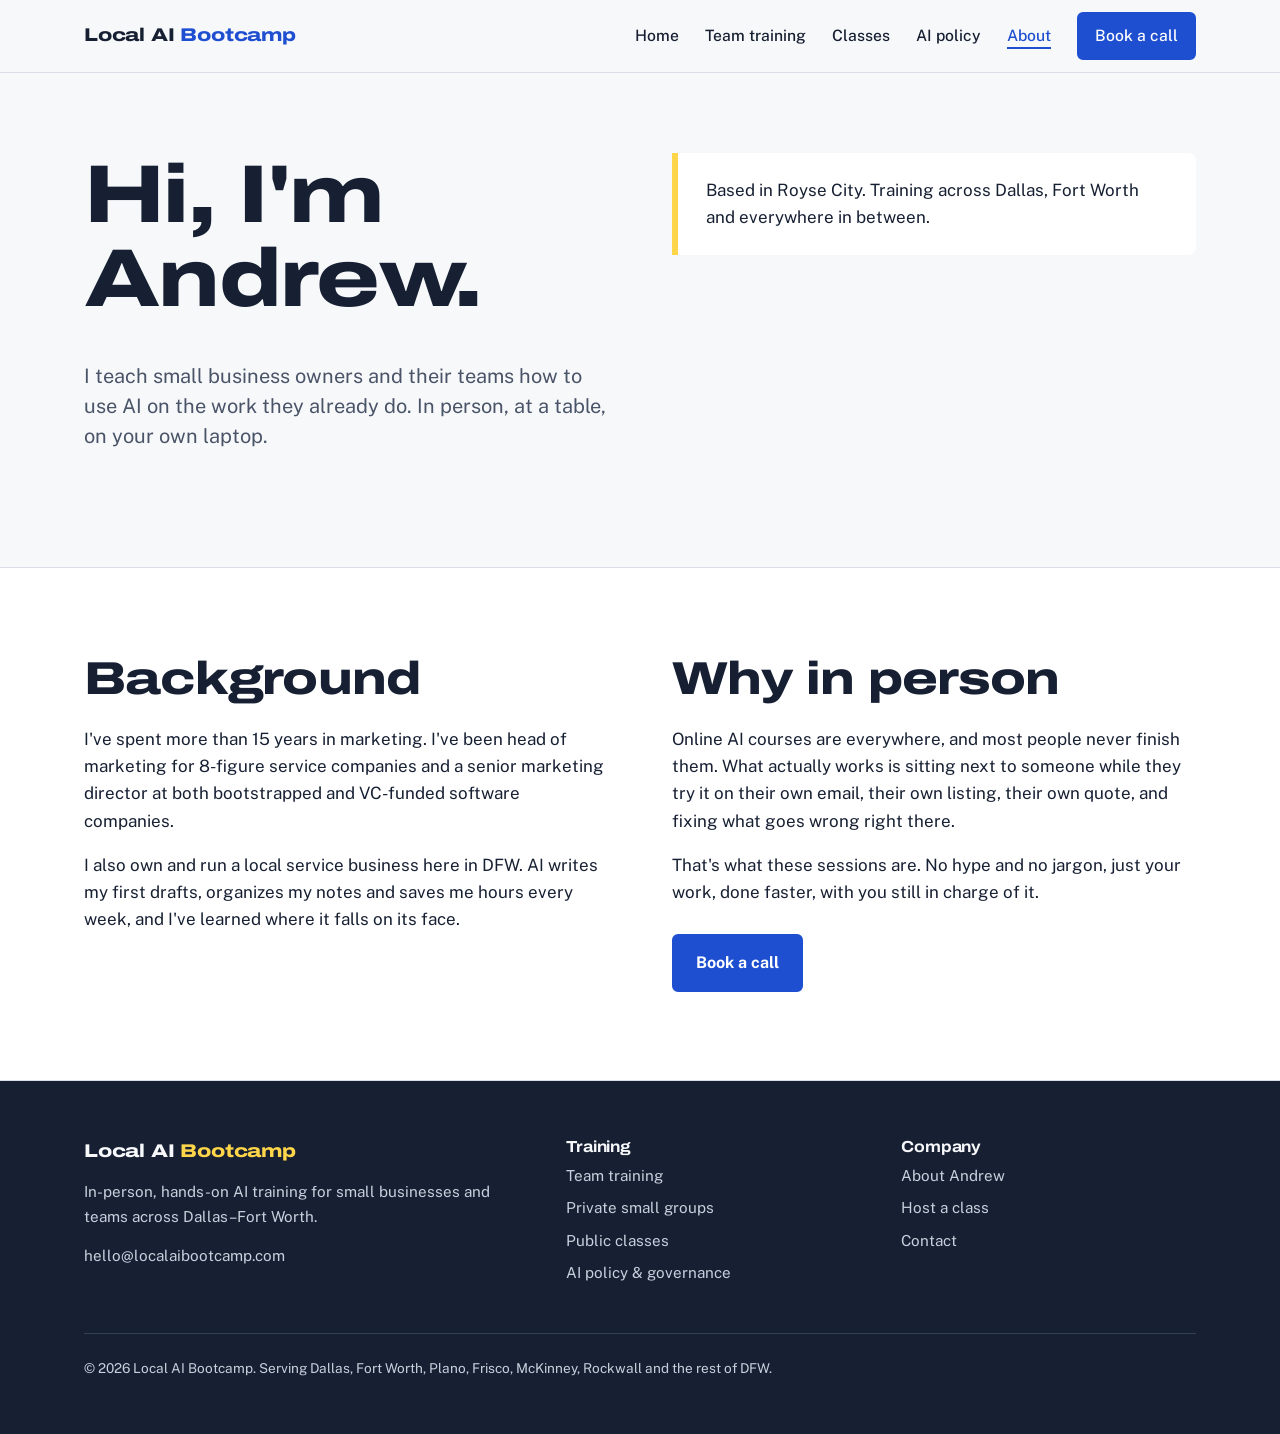
==== about.html @ 4d54e010 "Launch Local AI Bootcamp site Six-page static site: home, team training, classes, AI policy, about, " ====
<!doctype html>
<html lang="en">
<head>
<meta charset="utf-8">
<meta name="viewport" content="width=device-width, initial-scale=1">
<title>About Andrew Neal | Local AI Bootcamp</title>
<meta name="description" content="Andrew Neal brings 15+ years of marketing leadership to hands-on, in-person AI training for small businesses in Dallas–Fort Worth.">
<link rel="canonical" href="https://localaibootcamp.com/about.html">
<meta property="og:title" content="About Andrew Neal | Local AI Bootcamp">
<meta property="og:description" content="Andrew Neal brings 15+ years of marketing leadership to hands-on, in-person AI training for small businesses in Dallas–Fort Worth.">
<meta property="og:type" content="website">
<link rel="preconnect" href="https://fonts.googleapis.com">
<link rel="preconnect" href="https://fonts.gstatic.com" crossorigin>
<link href="https://fonts.googleapis.com/css2?family=Archivo:wdth,wght@62..125,500..800&family=Public+Sans:wght@400;500;600;700&display=swap" rel="stylesheet">
<link rel="stylesheet" href="assets/style.css">
<link rel="icon" href="assets/favicon.svg" type="image/svg+xml">
</head>
<body>
<a class="skip" href="#main">Skip to content</a>
<header class="site-header">
  <div class="wrap">
    <a class="brand" href="index.html">Local AI <span>Bootcamp</span></a>
    <button class="menu-toggle" aria-expanded="false" aria-controls="site-nav">Menu</button>
    <nav class="nav" id="site-nav" aria-label="Main">
      <a href="index.html">Home</a>
<a href="team-training.html">Team training</a>
<a href="classes.html">Classes</a>
<a href="ai-policy.html">AI policy</a>
<a href="about.html" aria-current="page">About</a>
      <a class="btn" href="contact.html">Book a call</a>
    </nav>
  </div>
</header>
<main id="main">

<section class="hero">
  <div class="wrap split">
    <div>
      <h1>Hi, I'm Andrew.</h1>
      <p class="lede">I teach small business owners and their teams how to use AI on the work they already do. In person, at a table, on your own laptop.</p>
    </div>
    <div class="callout">
      <p>Based in Royse City. Training across Dallas, Fort Worth and everywhere in between.</p>
    </div>
  </div>
</section>
<section class="white">
  <div class="wrap split">
    <div>
      <h2>Background</h2>
      <p>I've spent more than 15 years in marketing. I've been head of marketing for 8-figure service companies and a senior marketing director at both bootstrapped and VC-funded software companies.</p>
      <p>I also own and run a local service business here in DFW. AI writes my first drafts, organizes my notes and saves me hours every week, and I've learned where it falls on its face.</p>
    </div>
    <div>
      <h2>Why in person</h2>
      <p>Online AI courses are everywhere, and most people never finish them. What actually works is sitting next to someone while they try it on their own email, their own listing, their own quote, and fixing what goes wrong right there.</p>
      <p>That's what these sessions are. No hype and no jargon, just your work, done faster, with you still in charge of it.</p>
      <div class="actions"><a class="btn" href="contact.html">Book a call</a></div>
    </div>
  </div>
</section>
</main>
<footer class="site-footer">
  <div class="wrap">
    <div>
      <a class="brand" href="index.html">Local AI <span>Bootcamp</span></a>
      <p style="margin-top:14px">In-person, hands-on AI training for small businesses and teams across Dallas–Fort Worth.</p>
      <p><a href="mailto:hello@localaibootcamp.com">hello@localaibootcamp.com</a></p>
    </div>
    <div>
      <h3>Training</h3>
      <ul>
        <li><a href="team-training.html">Team training</a></li>
        <li><a href="team-training.html#small-group">Private small groups</a></li>
        <li><a href="classes.html">Public classes</a></li>
        <li><a href="ai-policy.html">AI policy &amp; governance</a></li>
      </ul>
    </div>
    <div>
      <h3>Company</h3>
      <ul>
        <li><a href="about.html">About Andrew</a></li>
        <li><a href="classes.html#host">Host a class</a></li>
        <li><a href="contact.html">Contact</a></li>
      </ul>
    </div>
    <p class="legal">© 2026 Local AI Bootcamp. Serving Dallas, Fort Worth, Plano, Frisco, McKinney, Rockwall and the rest of DFW.</p>
  </div>
</footer>
<script src="assets/site.js"></script>
</body>
</html>
---- assets/style.css ----
/* Local AI Bootcamp — site styles */
:root {
  --paper: #F7F8FA;
  --white: #FFFFFF;
  --ink: #172033;
  --ink-soft: #4A5468;
  --marker: #1F4FD1;
  --marker-dark: #163BA3;
  --note: #FFD54A;
  --line: #D9DEE7;
  --display: "Archivo", "Arial Narrow", sans-serif;
  --body: "Public Sans", system-ui, sans-serif;
  --wrap: 1160px;
  --measure: 64ch;
}

*, *::before, *::after { box-sizing: border-box; }
html { -webkit-text-size-adjust: 100%; }
body {
  margin: 0;
  background: var(--paper);
  color: var(--ink);
  font-family: var(--body);
  font-size: 1.0625rem;
  line-height: 1.6;
}
img { max-width: 100%; display: block; }
a { color: var(--marker); }
a:hover { color: var(--marker-dark); }
:focus-visible { outline: 3px solid var(--marker); outline-offset: 3px; border-radius: 2px; }

.wrap { max-width: var(--wrap); margin: 0 auto; padding: 0 24px; }
.skip { position: absolute; left: -9999px; }
.skip:focus { left: 16px; top: 16px; background: var(--white); padding: 8px 12px; z-index: 10; }

/* Type */
h1, h2, h3 {
  font-family: var(--display);
  font-stretch: 125%;
  font-weight: 800;
  line-height: 1.02;
  letter-spacing: -0.02em;
  margin: 0 0 0.5em;
}
h1 { font-size: clamp(2.6rem, 6.4vw, 5.2rem); }
h2 { font-size: clamp(1.9rem, 3.6vw, 2.9rem); }
h3 { font-size: 1.3rem; font-stretch: 112%; font-weight: 700; line-height: 1.2; letter-spacing: -0.01em; }
p { margin: 0 0 1em; max-width: var(--measure); }
.lede { font-size: 1.25rem; line-height: 1.5; color: var(--ink-soft); }
.small { font-size: 0.9rem; color: var(--ink-soft); }

/* Header */
.site-header { background: var(--paper); border-bottom: 1px solid var(--line); }
.site-header .wrap { display: flex; align-items: center; justify-content: space-between; gap: 24px; min-height: 72px; }
.brand {
  font-family: var(--display); font-stretch: 125%; font-weight: 800;
  font-size: 1.15rem; color: var(--ink); text-decoration: none; letter-spacing: -0.01em;
}
.brand span { color: var(--marker); }
.nav { display: flex; gap: 26px; align-items: center; }
.nav a { color: var(--ink); text-decoration: none; font-weight: 500; font-size: 0.98rem; }
.nav a:hover, .nav a[aria-current="page"] { color: var(--marker); }
.nav a[aria-current="page"] { text-decoration: underline; text-underline-offset: 6px; text-decoration-thickness: 2px; }
.menu-toggle { display: none; background: none; border: 1px solid var(--line); border-radius: 6px; padding: 8px 12px; font: inherit; color: var(--ink); }

/* Buttons */
.btn {
  display: inline-block; font-family: var(--body); font-weight: 700; font-size: 1rem;
  padding: 14px 22px; border-radius: 6px; text-decoration: none; border: 2px solid var(--marker);
  background: var(--marker); color: var(--white); cursor: pointer;
}
.btn:hover { background: var(--marker-dark); border-color: var(--marker-dark); color: var(--white); }
.btn.ghost { background: transparent; color: var(--marker); }
.btn.ghost:hover { background: var(--white); color: var(--marker-dark); }
.nav .btn { padding: 9px 16px; color: var(--white); }
.nav .btn:hover { color: var(--white); }
.actions { display: flex; flex-wrap: wrap; gap: 12px; margin-top: 28px; }

/* Sections */
section { padding: 88px 0; }
section.tight { padding: 56px 0; }
section.white { background: var(--white); border-top: 1px solid var(--line); border-bottom: 1px solid var(--line); }
section.ink { background: var(--ink); color: var(--paper); }
section.ink p { color: #C9D0DD; }
section.ink a { color: var(--note); }
.section-head { margin-bottom: 44px; }

/* Hero */
.hero { padding: 80px 0 96px; }
.hero-grid { display: grid; grid-template-columns: 1.35fr 1fr; gap: 56px; align-items: center; }
.hero h1 { max-width: 12ch; }
.hero .lede { max-width: 46ch; }

.room {
  position: relative; background: var(--white); border: 1px solid var(--line); border-radius: 10px;
  padding: 28px 28px 24px;
  margin-bottom: 48px;
}
.room h2 { font-size: 1.15rem; font-stretch: 110%; margin-bottom: 14px; }
.room ul { list-style: none; margin: 0; padding: 0; }
.room li { display: flex; justify-content: space-between; gap: 16px; padding: 12px 0; border-top: 1px solid var(--line); }
.room li:first-child { border-top: 0; }
.room li strong { font-weight: 600; }
.room li span { color: var(--ink-soft); font-size: 0.95rem; text-align: right; }
.sticky {
  position: absolute; right: -22px; bottom: -64px; width: 190px;
  background: var(--note); color: var(--ink); padding: 18px 18px 20px;
  font-family: var(--display); font-stretch: 100%; font-weight: 700; font-size: 1.05rem; line-height: 1.25;
  transform: rotate(3deg); box-shadow: 0 10px 18px -10px rgba(23,32,51,.45);
}

/* Offer ladder */
.ladder { border-top: 2px solid var(--ink); }
.rung {
  display: grid; grid-template-columns: 1.1fr 1.6fr 150px; gap: 32px; align-items: start;
  padding: 32px 0; border-bottom: 1px solid var(--line);
}
.rung h3 { margin: 0 0 6px; }
.rung .for { color: var(--ink-soft); font-size: 0.95rem; margin: 0; }
.rung p { margin: 0; }
.rung .price { font-family: var(--display); font-stretch: 112%; font-weight: 700; font-size: 1.15rem; white-space: nowrap; text-align: right; }
.rung .price small { display: block; font-family: var(--body); font-weight: 400; font-size: 0.85rem; color: var(--ink-soft); }
.rung.lead h3 { font-size: 1.7rem; font-stretch: 125%; font-weight: 800; }

/* Steps (true sequence) */
.steps { display: grid; grid-template-columns: repeat(3, 1fr); gap: 40px; counter-reset: step; }
.steps.four { grid-template-columns: repeat(4, 1fr); }
.step { counter-increment: step; }
.step::before {
  content: counter(step); display: block; font-family: var(--display); font-stretch: 125%; font-weight: 800;
  font-size: 3rem; line-height: 1; color: var(--marker); margin-bottom: 12px;
}

/* Two-column text */
.split { display: grid; grid-template-columns: 1fr 1fr; gap: 64px; align-items: start; }
.checklist { list-style: none; padding: 0; margin: 0; }
.checklist li { padding: 12px 0 12px 32px; border-top: 1px solid var(--line); position: relative; }
.checklist li::before {
  content: ""; position: absolute; left: 4px; top: 20px; width: 12px; height: 7px;
  border-left: 2.5px solid var(--marker); border-bottom: 2.5px solid var(--marker); transform: rotate(-45deg);
}
section.ink .checklist li { border-color: #33405A; }
section.ink .checklist li::before { border-color: var(--note); }

/* Packages */
.packages { display: grid; grid-template-columns: 1fr 1.2fr; gap: 0; border: 2px solid var(--ink); border-radius: 10px; overflow: hidden; background: var(--white); }
.package { padding: 36px; }
.package + .package { border-left: 2px solid var(--ink); }
.package.featured { background: var(--ink); color: var(--paper); }
.package.featured .checklist li { border-color: #33405A; }
.package.featured .checklist li::before { border-color: var(--note); }
.package .amount { font-family: var(--display); font-stretch: 125%; font-weight: 800; font-size: 2.6rem; line-height: 1; margin: 8px 0 4px; }
.package .unit { font-size: 0.95rem; opacity: .8; margin-bottom: 24px; }
.package .btn { margin-top: 24px; }
.package.featured .btn { background: var(--note); border-color: var(--note); color: var(--ink); }
.package.featured .btn:hover { background: #F2C731; border-color: #F2C731; }

/* FAQ */
.faq details { border-top: 1px solid var(--line); padding: 18px 0; }
.faq details:last-child { border-bottom: 1px solid var(--line); }
.faq summary { cursor: pointer; font-weight: 700; font-size: 1.08rem; list-style: none; display: flex; justify-content: space-between; gap: 16px; }
.faq summary::-webkit-details-marker { display: none; }
.faq summary::after { content: "+"; font-family: var(--display); font-size: 1.4rem; line-height: 1; color: var(--marker); }
.faq details[open] summary::after { content: "–"; }
.faq details p { margin: 12px 0 0; }

/* Forms */
form.signup { display: grid; gap: 16px; max-width: 560px; }
.field { display: grid; gap: 6px; }
.field label { font-weight: 600; font-size: 0.95rem; }
.field input, .field select, .field textarea {
  font: inherit; color: var(--ink); background: var(--white); border: 1.5px solid #B9C1CF; border-radius: 6px; padding: 12px 14px; width: 100%;
}
.field input:focus, .field select:focus, .field textarea:focus { border-color: var(--marker); outline: 2px solid rgba(31,79,209,.25); outline-offset: 0; }
.field-row { display: grid; grid-template-columns: 1fr 1fr; gap: 16px; }
.form-note { font-size: 0.85rem; color: var(--ink-soft); margin: 0; }
.form-status { font-weight: 600; margin: 0; }
section.ink .field label { color: var(--paper); }

/* Callout */
.callout { border-left: 6px solid var(--note); background: var(--white); padding: 24px 28px; border-radius: 0 8px 8px 0; }
.callout p:last-child { margin-bottom: 0; }

/* Footer */
.site-footer { background: var(--ink); color: #C9D0DD; padding: 56px 0 40px; font-size: 0.95rem; }
.site-footer .wrap { display: grid; grid-template-columns: 1.5fr 1fr 1fr; gap: 40px; }
.site-footer .brand { color: var(--paper); }
.site-footer .brand span { color: var(--note); }
.site-footer h3 { color: var(--paper); font-size: 1rem; font-stretch: 110%; }
.site-footer ul { list-style: none; padding: 0; margin: 0; display: grid; gap: 8px; }
.site-footer a { color: #C9D0DD; text-decoration: none; }
.site-footer a:hover { color: var(--note); }
.site-footer .legal { grid-column: 1 / -1; max-width: none; border-top: 1px solid #33405A; padding-top: 24px; margin-top: 8px; font-size: 0.85rem; }

/* Responsive */
@media (max-width: 900px) {
  .hero-grid, .split, .packages { grid-template-columns: 1fr; }
  .package + .package { border-left: 0; border-top: 2px solid var(--ink); }
  .steps, .steps.four { grid-template-columns: 1fr; gap: 28px; }
  .rung { grid-template-columns: 1fr; gap: 10px; }
  .rung .price { text-align: left; }
  .sticky { position: relative; right: auto; bottom: auto; margin: -10px 0 0 auto; }
  .site-footer .wrap { grid-template-columns: 1fr; }
  .menu-toggle { display: inline-block; }
  .nav { display: none; position: absolute; top: 72px; left: 0; right: 0; background: var(--paper); flex-direction: column; align-items: flex-start; padding: 16px 24px 24px; border-bottom: 1px solid var(--line); z-index: 5; }
  .nav.open { display: flex; }
  .site-header { position: relative; }
  section { padding: 64px 0; }
  .field-row { grid-template-columns: 1fr; }
}
@media (prefers-reduced-motion: reduce) { * { transition: none !important; animation: none !important; } }
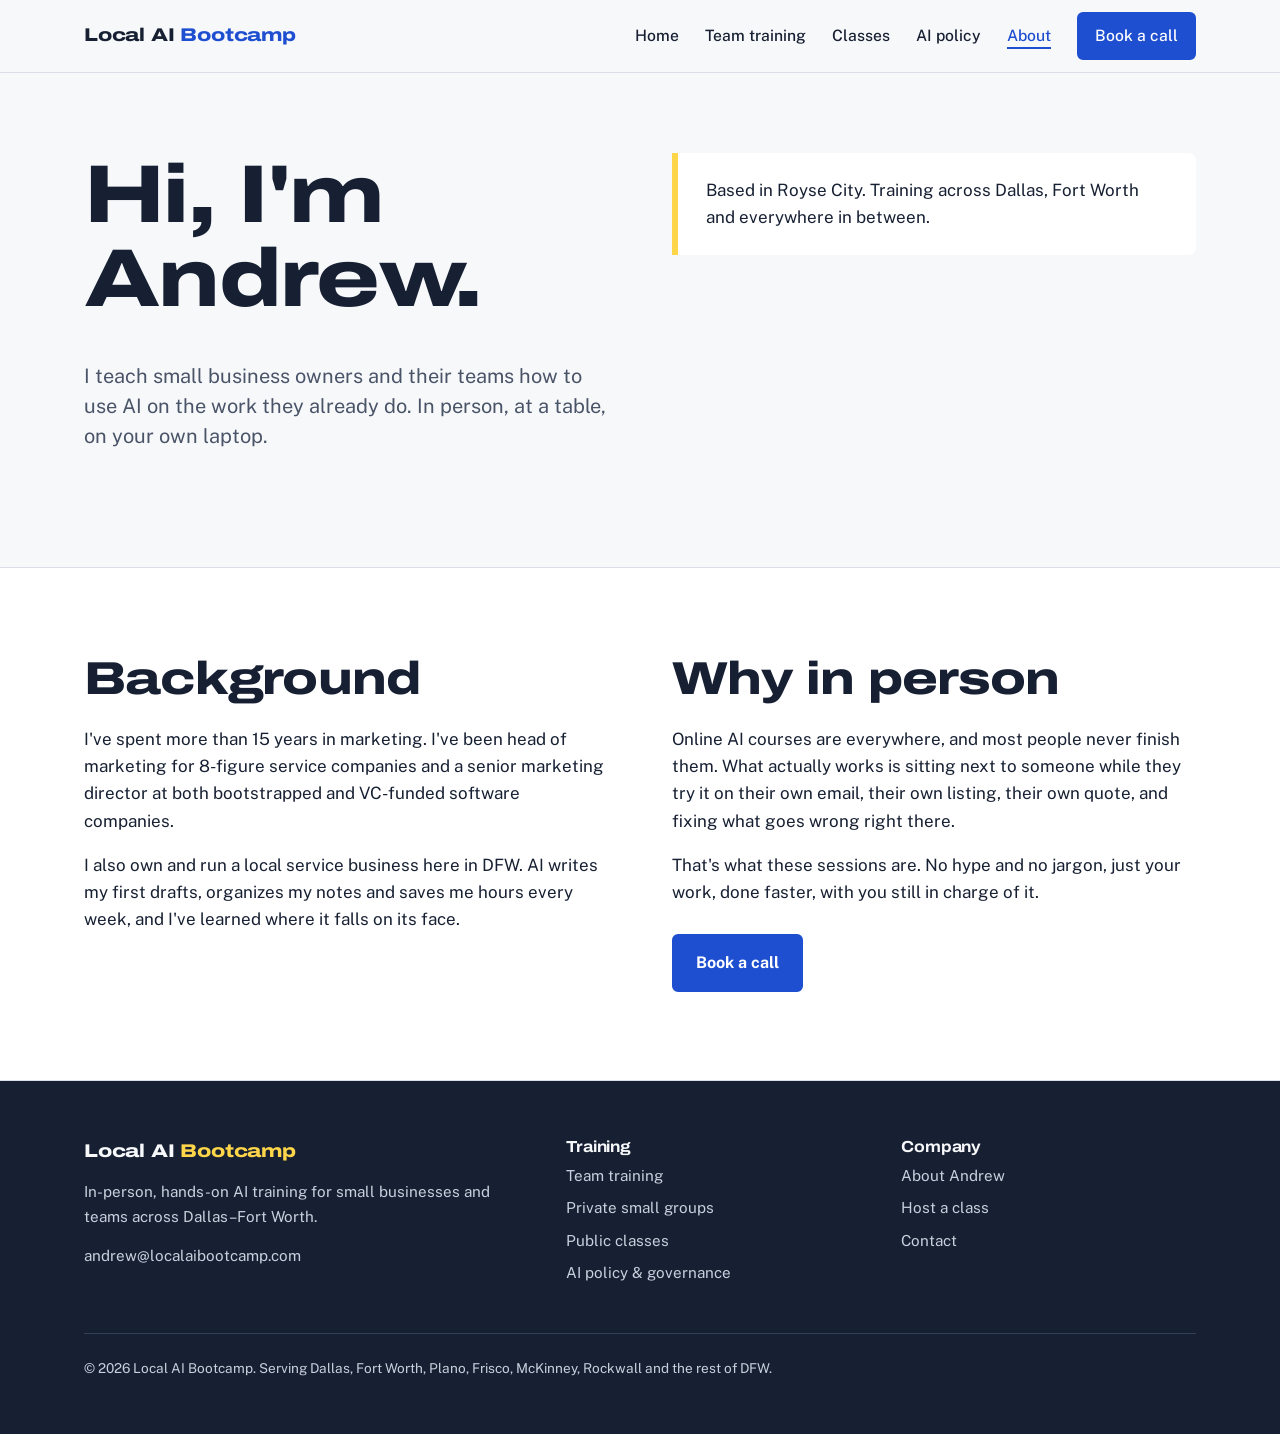
==== commit 67387621: "Send forms to andrew@localaibootcamp.com via FormSubmit Co-Authored-By: Claude Opus 5.5 <noreply@ant" ====
--- a/about.html
+++ b/about.html
@@ -5,7 +5,7 @@
 <meta name="viewport" content="width=device-width, initial-scale=1">
 <title>About Andrew Neal | Local AI Bootcamp</title>
 <meta name="description" content="Andrew Neal brings 15+ years of marketing leadership to hands-on, in-person AI training for small businesses in Dallas–Fort Worth.">
-<link rel="canonical" href="https://localaibootcamp.com/about.html">
+<link rel="canonical" href="https://localaibootcamp.com/about">
 <meta property="og:title" content="About Andrew Neal | Local AI Bootcamp">
 <meta property="og:description" content="Andrew Neal brings 15+ years of marketing leadership to hands-on, in-person AI training for small businesses in Dallas–Fort Worth.">
 <meta property="og:type" content="website">
@@ -65,13 +65,13 @@
     <div>
       <a class="brand" href="index.html">Local AI <span>Bootcamp</span></a>
       <p style="margin-top:14px">In-person, hands-on AI training for small businesses and teams across Dallas–Fort Worth.</p>
-      <p><a href="mailto:hello@localaibootcamp.com">hello@localaibootcamp.com</a></p>
+      <p><a href="mailto:andrew@localaibootcamp.com">andrew@localaibootcamp.com</a></p>
     </div>
     <div>
       <h3>Training</h3>
       <ul>
         <li><a href="team-training.html">Team training</a></li>
-        <li><a href="team-training.html#small-group">Private small groups</a></li>
+        <li><a href="team-training#small-group">Private small groups</a></li>
         <li><a href="classes.html">Public classes</a></li>
         <li><a href="ai-policy.html">AI policy &amp; governance</a></li>
       </ul>
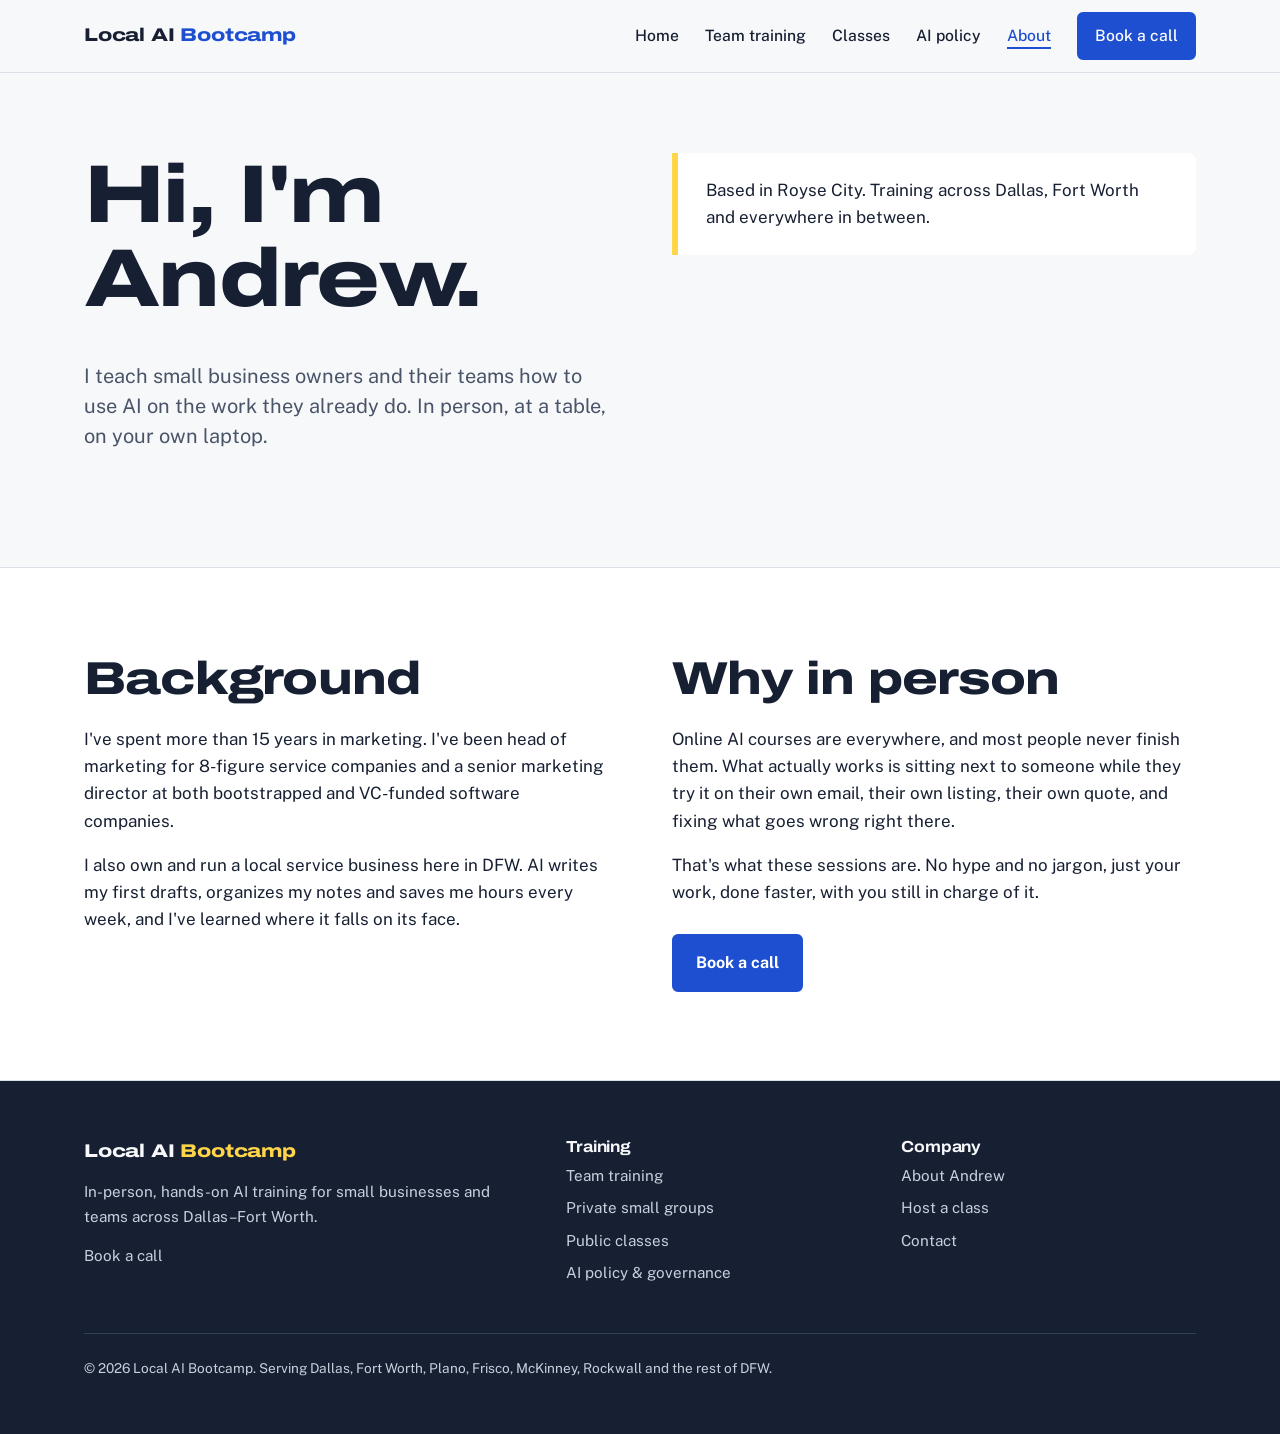
==== commit b15b202e: "Remove public email address; use FormSubmit alias Co-Authored-By: Claude Opus 5.5 <noreply@anthropic" ====
--- a/about.html
+++ b/about.html
@@ -65,7 +65,7 @@
     <div>
       <a class="brand" href="index.html">Local AI <span>Bootcamp</span></a>
       <p style="margin-top:14px">In-person, hands-on AI training for small businesses and teams across Dallas–Fort Worth.</p>
-      <p><a href="mailto:andrew@localaibootcamp.com">andrew@localaibootcamp.com</a></p>
+      <p><a href="contact.html">Book a call</a></p>
     </div>
     <div>
       <h3>Training</h3>
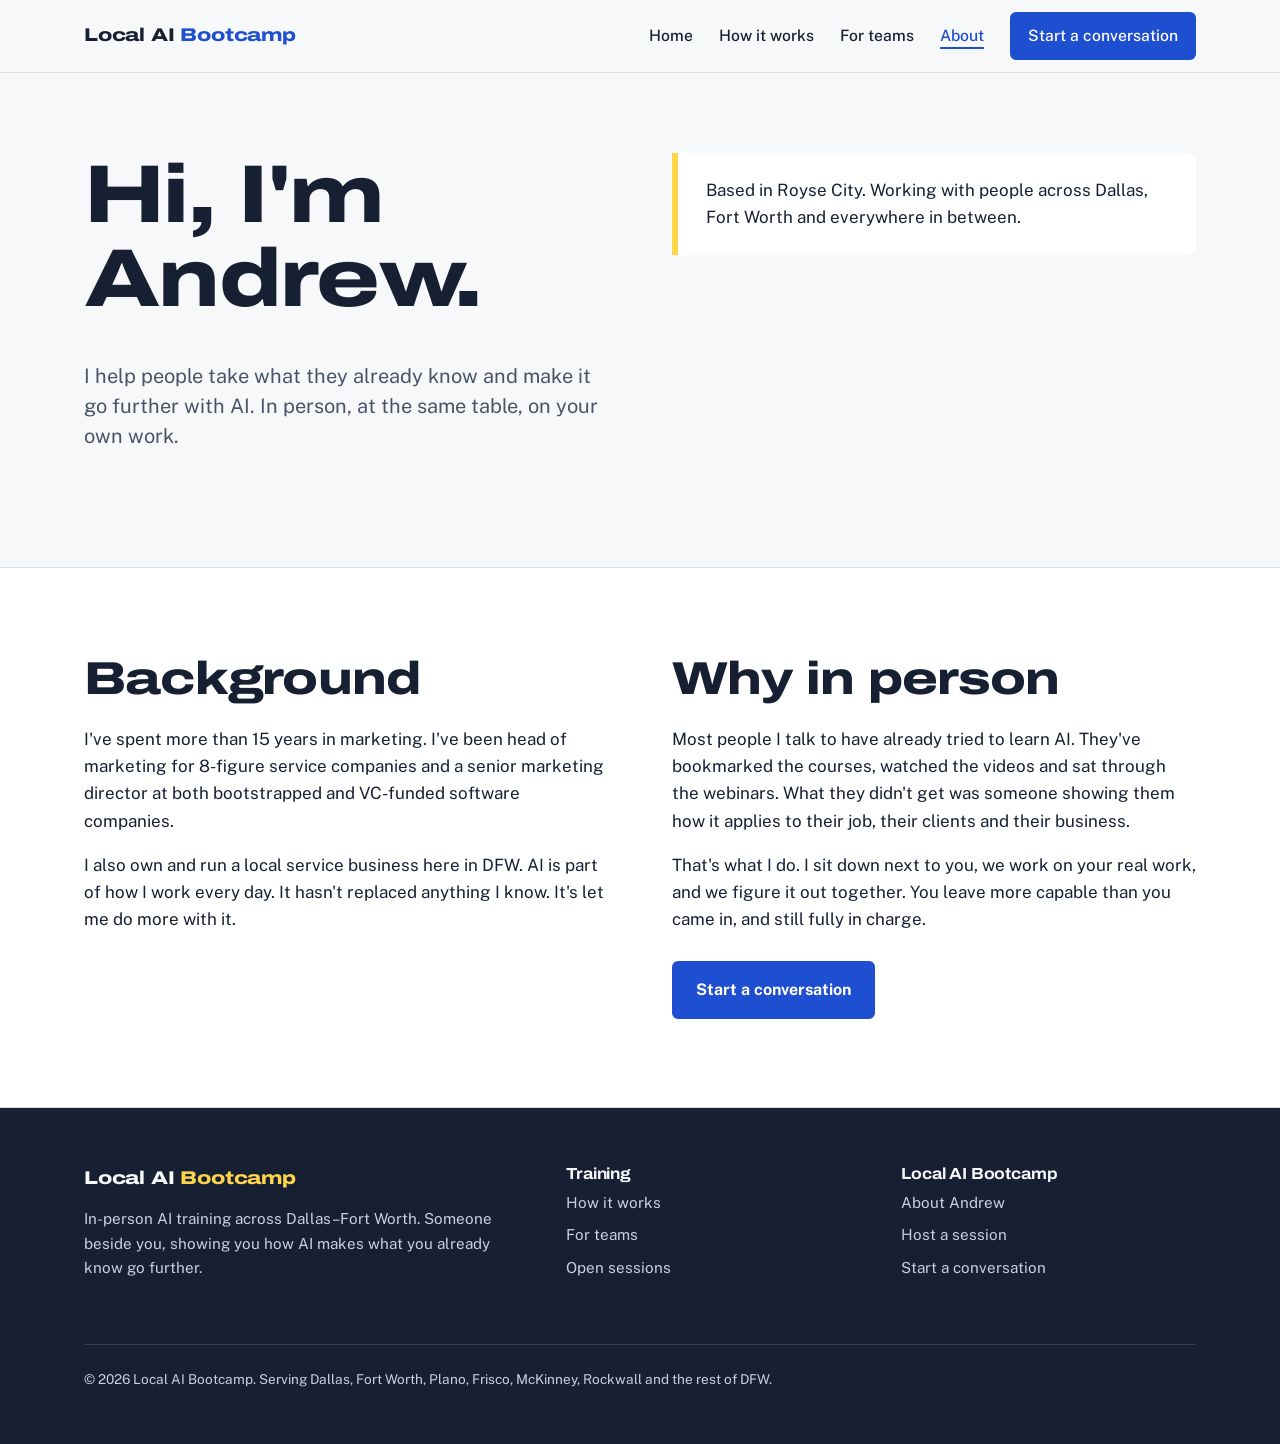
==== commit 0151f9b3: "Reposition site around in-person, shoulder-to-shoulder AI training - New core message: AI multiplies" ====
--- a/about.html
+++ b/about.html
@@ -4,10 +4,10 @@
 <meta charset="utf-8">
 <meta name="viewport" content="width=device-width, initial-scale=1">
 <title>About Andrew Neal | Local AI Bootcamp</title>
-<meta name="description" content="Andrew Neal brings 15+ years of marketing leadership to hands-on, in-person AI training for small businesses in Dallas–Fort Worth.">
+<meta name="description" content="Andrew Neal brings 15+ years of marketing leadership to personal, in-person AI training for professionals and teams in Dallas–Fort Worth.">
 <link rel="canonical" href="https://localaibootcamp.com/about">
 <meta property="og:title" content="About Andrew Neal | Local AI Bootcamp">
-<meta property="og:description" content="Andrew Neal brings 15+ years of marketing leadership to hands-on, in-person AI training for small businesses in Dallas–Fort Worth.">
+<meta property="og:description" content="Andrew Neal brings 15+ years of marketing leadership to personal, in-person AI training for professionals and teams in Dallas–Fort Worth.">
 <meta property="og:type" content="website">
 <link rel="preconnect" href="https://fonts.googleapis.com">
 <link rel="preconnect" href="https://fonts.gstatic.com" crossorigin>
@@ -23,11 +23,10 @@
     <button class="menu-toggle" aria-expanded="false" aria-controls="site-nav">Menu</button>
     <nav class="nav" id="site-nav" aria-label="Main">
       <a href="index.html">Home</a>
-<a href="team-training.html">Team training</a>
-<a href="classes.html">Classes</a>
-<a href="ai-policy.html">AI policy</a>
+<a href="how-it-works.html">How it works</a>
+<a href="teams.html">For teams</a>
 <a href="about.html" aria-current="page">About</a>
-      <a class="btn" href="contact.html">Book a call</a>
+      <a class="btn" href="contact.html">Start a conversation</a>
     </nav>
   </div>
 </header>
@@ -37,10 +36,10 @@
   <div class="wrap split">
     <div>
       <h1>Hi, I'm Andrew.</h1>
-      <p class="lede">I teach small business owners and their teams how to use AI on the work they already do. In person, at a table, on your own laptop.</p>
+      <p class="lede">I help people take what they already know and make it go further with AI. In person, at the same table, on your own work.</p>
     </div>
     <div class="callout">
-      <p>Based in Royse City. Training across Dallas, Fort Worth and everywhere in between.</p>
+      <p>Based in Royse City. Working with people across Dallas, Fort Worth and everywhere in between.</p>
     </div>
   </div>
 </section>
@@ -49,13 +48,13 @@
     <div>
       <h2>Background</h2>
       <p>I've spent more than 15 years in marketing. I've been head of marketing for 8-figure service companies and a senior marketing director at both bootstrapped and VC-funded software companies.</p>
-      <p>I also own and run a local service business here in DFW. AI writes my first drafts, organizes my notes and saves me hours every week, and I've learned where it falls on its face.</p>
+      <p>I also own and run a local service business here in DFW. AI is part of how I work every day. It hasn't replaced anything I know. It's let me do more with it.</p>
     </div>
     <div>
       <h2>Why in person</h2>
-      <p>Online AI courses are everywhere, and most people never finish them. What actually works is sitting next to someone while they try it on their own email, their own listing, their own quote, and fixing what goes wrong right there.</p>
-      <p>That's what these sessions are. No hype and no jargon, just your work, done faster, with you still in charge of it.</p>
-      <div class="actions"><a class="btn" href="contact.html">Book a call</a></div>
+      <p>Most people I talk to have already tried to learn AI. They've bookmarked the courses, watched the videos and sat through the webinars. What they didn't get was someone showing them how it applies to their job, their clients and their business.</p>
+      <p>That's what I do. I sit down next to you, we work on your real work, and we figure it out together. You leave more capable than you came in, and still fully in charge.</p>
+      <div class="actions"><a class="btn" href="contact.html">Start a conversation</a></div>
     </div>
   </div>
 </section>
@@ -64,24 +63,22 @@
   <div class="wrap">
     <div>
       <a class="brand" href="index.html">Local AI <span>Bootcamp</span></a>
-      <p style="margin-top:14px">In-person, hands-on AI training for small businesses and teams across Dallas–Fort Worth.</p>
-      <p><a href="contact.html">Book a call</a></p>
+      <p style="margin-top:14px">In-person AI training across Dallas–Fort Worth. Someone beside you, showing you how AI makes what you already know go further.</p>
     </div>
     <div>
       <h3>Training</h3>
       <ul>
-        <li><a href="team-training.html">Team training</a></li>
-        <li><a href="team-training#small-group">Private small groups</a></li>
-        <li><a href="classes.html">Public classes</a></li>
-        <li><a href="ai-policy.html">AI policy &amp; governance</a></li>
+        <li><a href="how-it-works.html">How it works</a></li>
+        <li><a href="teams.html">For teams</a></li>
+        <li><a href="how-it-works.html#open-sessions">Open sessions</a></li>
       </ul>
     </div>
     <div>
-      <h3>Company</h3>
+      <h3>Local AI Bootcamp</h3>
       <ul>
         <li><a href="about.html">About Andrew</a></li>
-        <li><a href="classes.html#host">Host a class</a></li>
-        <li><a href="contact.html">Contact</a></li>
+        <li><a href="how-it-works.html#host">Host a session</a></li>
+        <li><a href="contact.html">Start a conversation</a></li>
       </ul>
     </div>
     <p class="legal">© 2026 Local AI Bootcamp. Serving Dallas, Fort Worth, Plano, Frisco, McKinney, Rockwall and the rest of DFW.</p>
--- a/assets/style.css
+++ b/assets/style.css
@@ -209,3 +209,19 @@
   .field-row { grid-template-columns: 1fr; }
 }
 @media (prefers-reduced-motion: reduce) { * { transition: none !important; animation: none !important; } }
+
+/* v2 additions */
+.shift li { display: block; }
+.shift li span { display: block; text-align: left; font-size: 0.9rem; color: var(--ink-soft); }
+.shift li strong { display: block; font-weight: 600; }
+.rung.noprice { grid-template-columns: 1fr 2fr; }
+.contrast { display: grid; grid-template-columns: repeat(3, 1fr); gap: 0; border-top: 2px solid var(--ink); }
+.contrast > div { padding: 28px 28px 0 0; }
+.contrast > div + div { padding-left: 28px; border-left: 1px solid var(--line); }
+.contrast h3 { text-decoration: line-through; text-decoration-thickness: 3px; text-decoration-color: var(--marker); }
+.pull { font-family: var(--display); font-stretch: 125%; font-weight: 800; font-size: clamp(2rem, 4.4vw, 3.6rem); line-height: 1.04; letter-spacing: -0.02em; max-width: 18ch; margin: 0 0 28px; }
+@media (max-width: 900px) {
+  .rung.noprice { grid-template-columns: 1fr; }
+  .contrast { grid-template-columns: 1fr; }
+  .contrast > div, .contrast > div + div { padding: 24px 0 0; border-left: 0; }
+}
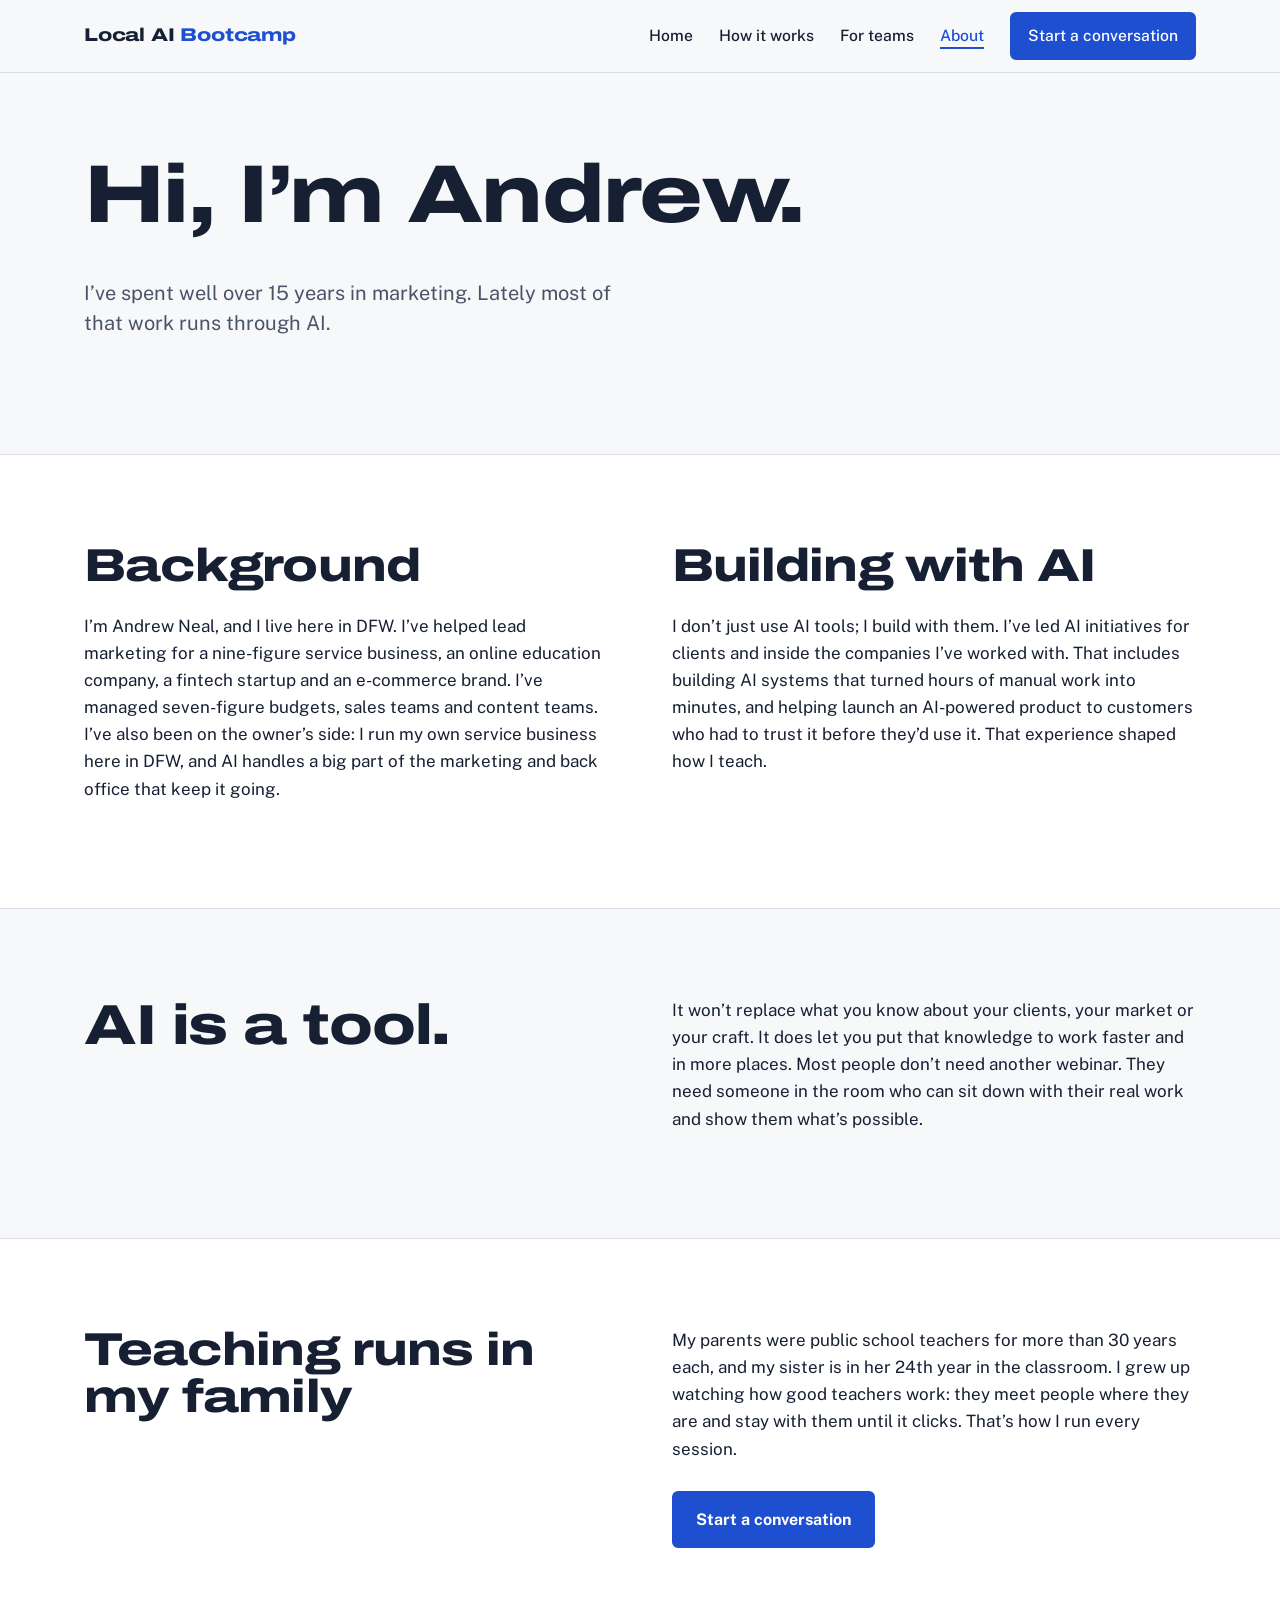
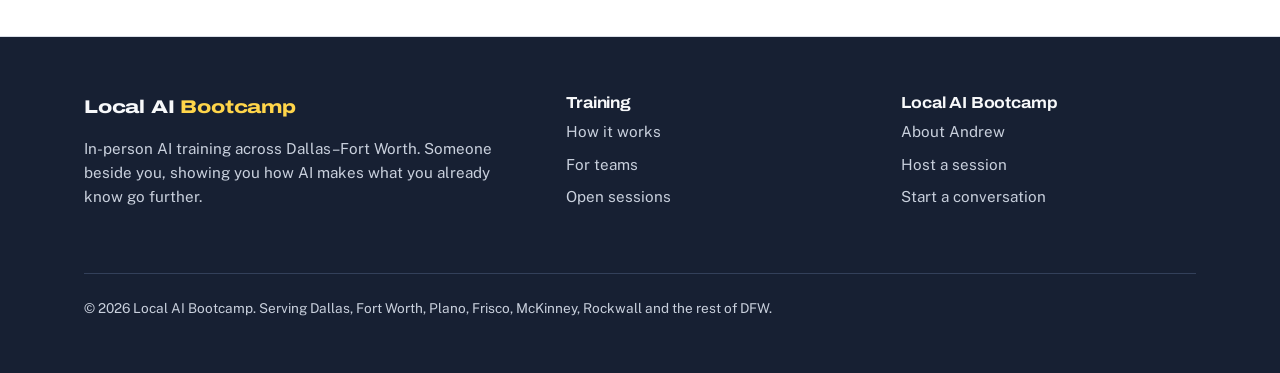
==== commit 15db76a8: "Rewrite About page with Andrew's bio; align homepage bio Co-Authored-By: Claude Opus 5.5 <noreply@an" ====
--- a/about.html
+++ b/about.html
@@ -4,10 +4,10 @@
 <meta charset="utf-8">
 <meta name="viewport" content="width=device-width, initial-scale=1">
 <title>About Andrew Neal | Local AI Bootcamp</title>
-<meta name="description" content="Andrew Neal brings 15+ years of marketing leadership to personal, in-person AI training for professionals and teams in Dallas–Fort Worth.">
+<meta name="description" content="Andrew Neal has 15+ years leading marketing for service, education, fintech and e-commerce companies, and builds with AI. He teaches AI in person across DFW.">
 <link rel="canonical" href="https://localaibootcamp.com/about">
 <meta property="og:title" content="About Andrew Neal | Local AI Bootcamp">
-<meta property="og:description" content="Andrew Neal brings 15+ years of marketing leadership to personal, in-person AI training for professionals and teams in Dallas–Fort Worth.">
+<meta property="og:description" content="Andrew Neal has 15+ years leading marketing for service, education, fintech and e-commerce companies, and builds with AI. He teaches AI in person across DFW.">
 <meta property="og:type" content="website">
 <link rel="preconnect" href="https://fonts.googleapis.com">
 <link rel="preconnect" href="https://fonts.gstatic.com" crossorigin>
@@ -33,27 +33,40 @@
 <main id="main">
 
 <section class="hero">
+  <div class="wrap">
+    <h1>Hi, I’m Andrew.</h1>
+    <p class="lede">I’ve spent well over 15 years in marketing. Lately most of that work runs through AI.</p>
+  </div>
+</section>
+<section class="white">
   <div class="wrap split">
     <div>
-      <h1>Hi, I'm Andrew.</h1>
-      <p class="lede">I help people take what they already know and make it go further with AI. In person, at the same table, on your own work.</p>
+      <h2>Background</h2>
+      <p>I’m Andrew Neal, and I live here in DFW. I’ve helped lead marketing for a nine-figure service business, an online education company, a fintech startup and an e-commerce brand. I’ve managed seven-figure budgets, sales teams and content teams. I’ve also been on the owner’s side: I run my own service business here in DFW, and AI handles a big part of the marketing and back office that keep it going.</p>
     </div>
-    <div class="callout">
-      <p>Based in Royse City. Working with people across Dallas, Fort Worth and everywhere in between.</p>
+    <div>
+      <h2>Building with AI</h2>
+      <p>I don’t just use AI tools; I build with them. I’ve led AI initiatives for clients and inside the companies I’ve worked with. That includes building AI systems that turned hours of manual work into minutes, and helping launch an AI-powered product to customers who had to trust it before they’d use it. That experience shaped how I teach.</p>
+    </div>
+  </div>
+</section>
+<section>
+  <div class="wrap split">
+    <div>
+      <p class="pull">AI is a tool.</p>
+    </div>
+    <div>
+      <p>It won’t replace what you know about your clients, your market or your craft. It does let you put that knowledge to work faster and in more places. Most people don’t need another webinar. They need someone in the room who can sit down with their real work and show them what’s possible.</p>
     </div>
   </div>
 </section>
 <section class="white">
   <div class="wrap split">
     <div>
-      <h2>Background</h2>
-      <p>I've spent more than 15 years in marketing. I've been head of marketing for 8-figure service companies and a senior marketing director at both bootstrapped and VC-funded software companies.</p>
-      <p>I also own and run a local service business here in DFW. AI is part of how I work every day. It hasn't replaced anything I know. It's let me do more with it.</p>
+      <h2>Teaching runs in my family</h2>
     </div>
     <div>
-      <h2>Why in person</h2>
-      <p>Most people I talk to have already tried to learn AI. They've bookmarked the courses, watched the videos and sat through the webinars. What they didn't get was someone showing them how it applies to their job, their clients and their business.</p>
-      <p>That's what I do. I sit down next to you, we work on your real work, and we figure it out together. You leave more capable than you came in, and still fully in charge.</p>
+      <p>My parents were public school teachers for more than 30 years each, and my sister is in her 24th year in the classroom. I grew up watching how good teachers work: they meet people where they are and stay with them until it clicks. That’s how I run every session.</p>
       <div class="actions"><a class="btn" href="contact.html">Start a conversation</a></div>
     </div>
   </div>
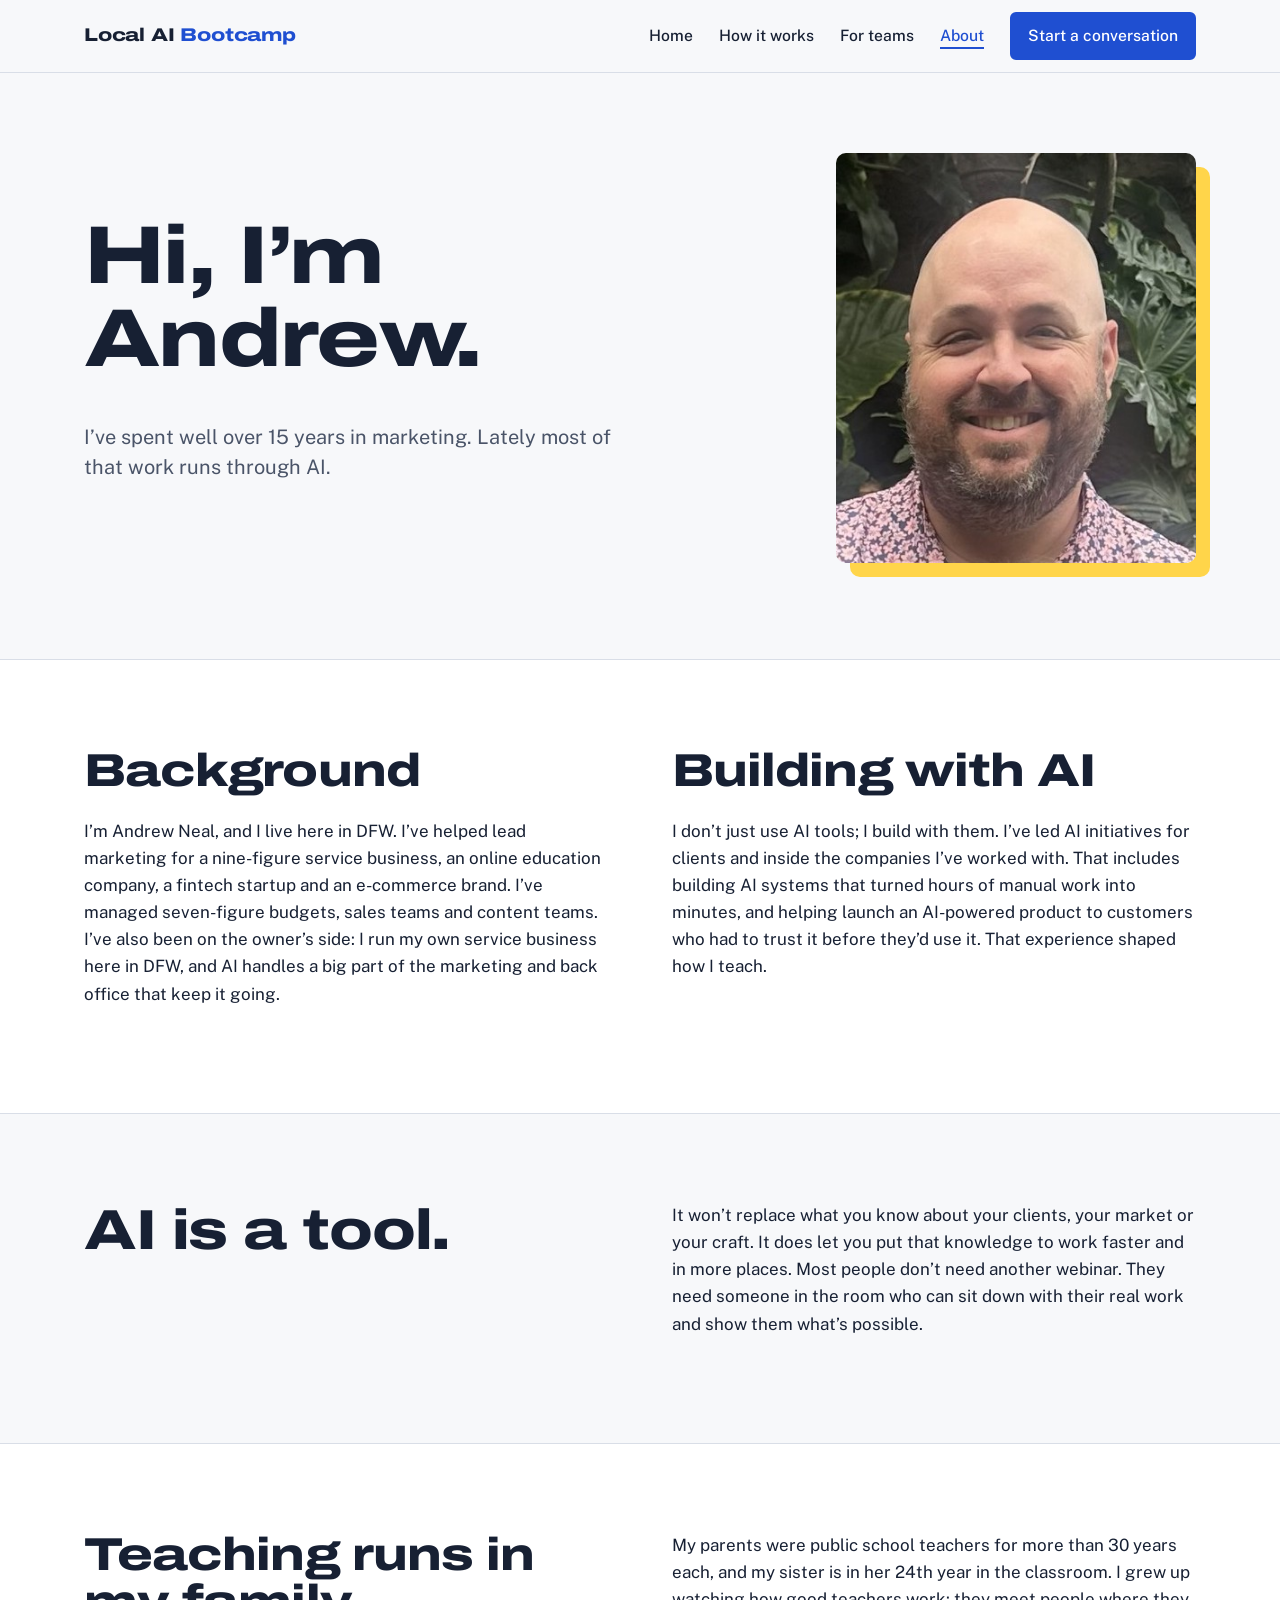
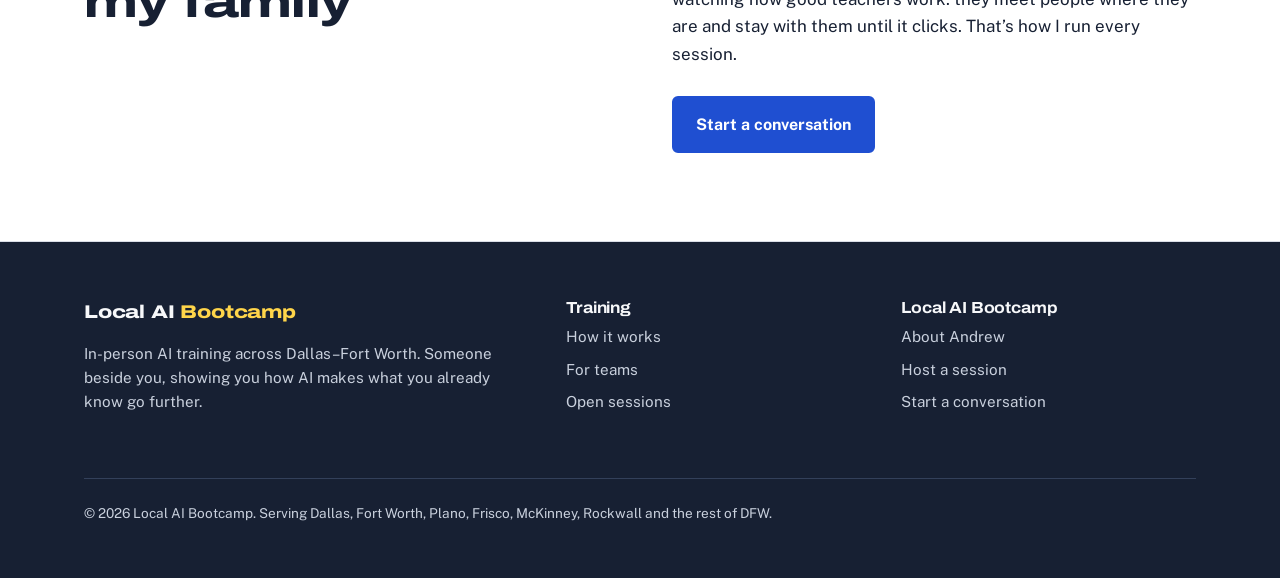
==== commit b3c8ba13: "Add Andrew's photo to About page Co-Authored-By: Claude Opus 5.5 <noreply@anthropic.com> Claude-Sess" ====
--- a/about.html
+++ b/about.html
@@ -33,9 +33,12 @@
 <main id="main">
 
 <section class="hero">
-  <div class="wrap">
-    <h1>Hi, I’m Andrew.</h1>
-    <p class="lede">I’ve spent well over 15 years in marketing. Lately most of that work runs through AI.</p>
+  <div class="wrap hero-grid">
+    <div>
+      <h1>Hi, I’m Andrew.</h1>
+      <p class="lede">I’ve spent well over 15 years in marketing. Lately most of that work runs through AI.</p>
+    </div>
+    <img class="portrait" src="assets/andrew.jpg" width="400" height="455" alt="Andrew Neal, smiling, in front of tropical plants">
   </div>
 </section>
 <section class="white">
--- a/assets/style.css
+++ b/assets/style.css
@@ -225,3 +225,5 @@
   .contrast { grid-template-columns: 1fr; }
   .contrast > div, .contrast > div + div { padding: 24px 0 0; border-left: 0; }
 }
+.portrait { width: 100%; max-width: 360px; height: auto; border-radius: 10px; justify-self: end; box-shadow: 14px 14px 0 var(--note); }
+@media (max-width: 900px) { .portrait { justify-self: start; max-width: 280px; } }
